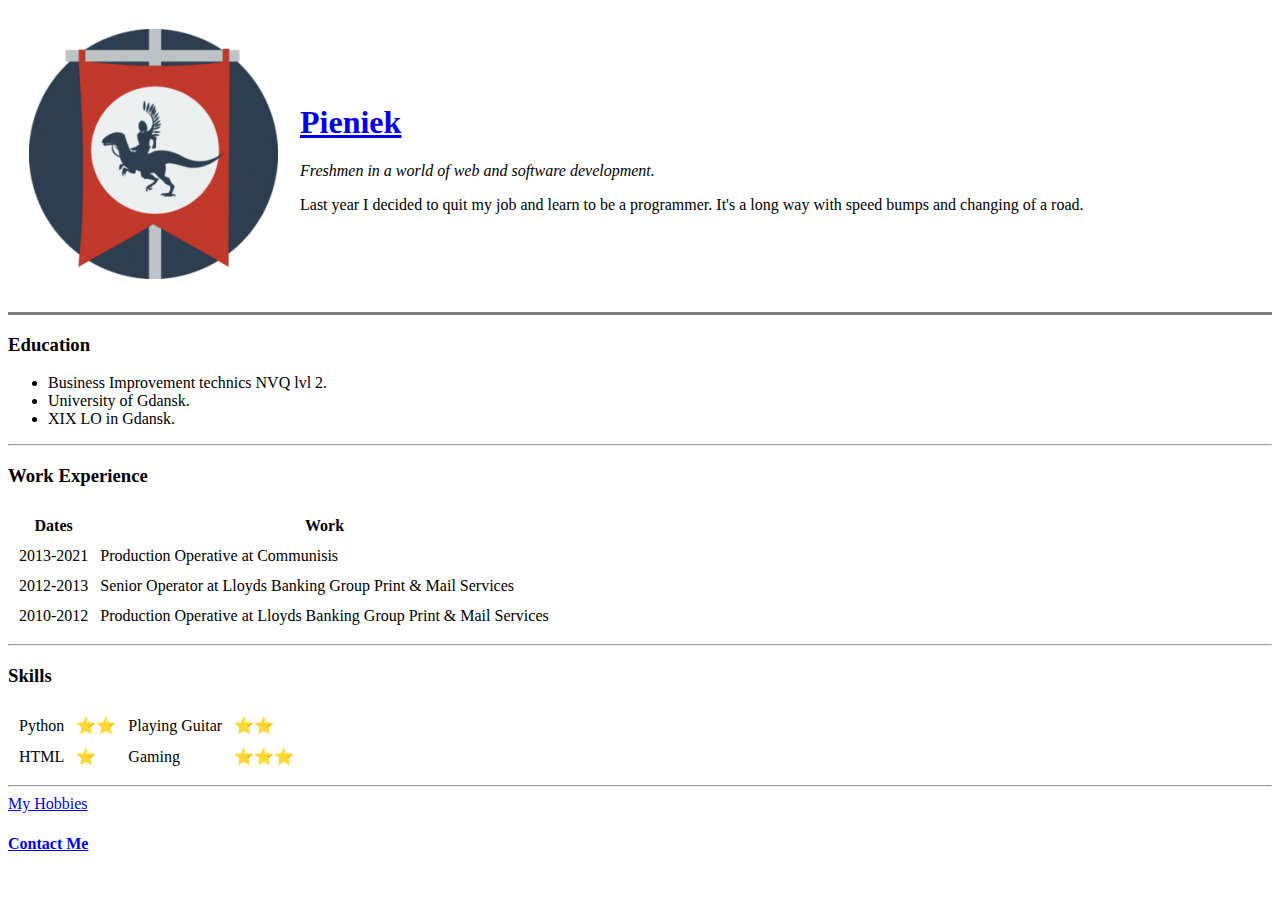
==== index.html @ fa458944 "Add initial personal page version." ====
<!DOCTYPE html>
<html lang="en" dir="ltr">
  <head>
    <meta charset="utf-8">
    <title>I am Pieniek</title>
  </head>
  <body>
    <table cellspacing="20">
      <tr>
        <td><img src="avatar.png" alt="Piotr profile picture."></td>
        <td>
          <h1><a href="https://www.facebook.com/piotr.pienkowski.96/">Pieniek</a></h1>
          <p><em>Freshmen in a world of web and software development.</em></p>
          <p>Last year I decided to quit my job and learn to be a programmer.
             It's a long way with speed bumps and changing of a road.</p>
        </td>
      </tr>
    </table>
    <hr size="3" noshade>
    <h3>Education</h3>
    <ul>
      <li>Business Improvement technics NVQ lvl 2.</li>
      <li>University of Gdansk.</li>
      <li>XIX LO in Gdansk.</li>
    </ul>
    <hr>
    <h3>Work Experience</h3>
    <table cellspacing="10">
      <thead>
        <tr>
          <th>Dates</th>
          <th>Work</th>
        </tr>
      </thead>
      <tbody>
        <tr>
          <td>2013-2021</td>
          <td>Production Operative at Communisis</td>
        </tr>
        <tr>
          <td>2012-2013</td>
          <td>Senior Operator at Lloyds Banking Group Print & Mail Services</td>
        </tr>
        <tr>
          <td>2010-2012</td>
          <td>Production Operative at Lloyds Banking Group Print & Mail Services</td>
        </tr>
      </tbody>
    </table>
    <hr>
    <h3>Skills</h3>
    <table cellspacing="10">
      <tbody>
        <tr>
          <td>Python</td>
          <td>⭐⭐</td>
          <td>Playing Guitar</td>
          <td>⭐⭐</td>
        </tr>
        <tr>
          <td>HTML</td>
          <td>⭐</td>
          <td>Gaming</td>
          <td>⭐⭐⭐</td>
        </tr>
      </tbody>
    </table>
    <hr>
    <a href="hobbies.html">My Hobbies</a>
    <h4><a href="contact.html">Contact Me</a></h4>
  </body>
</html>
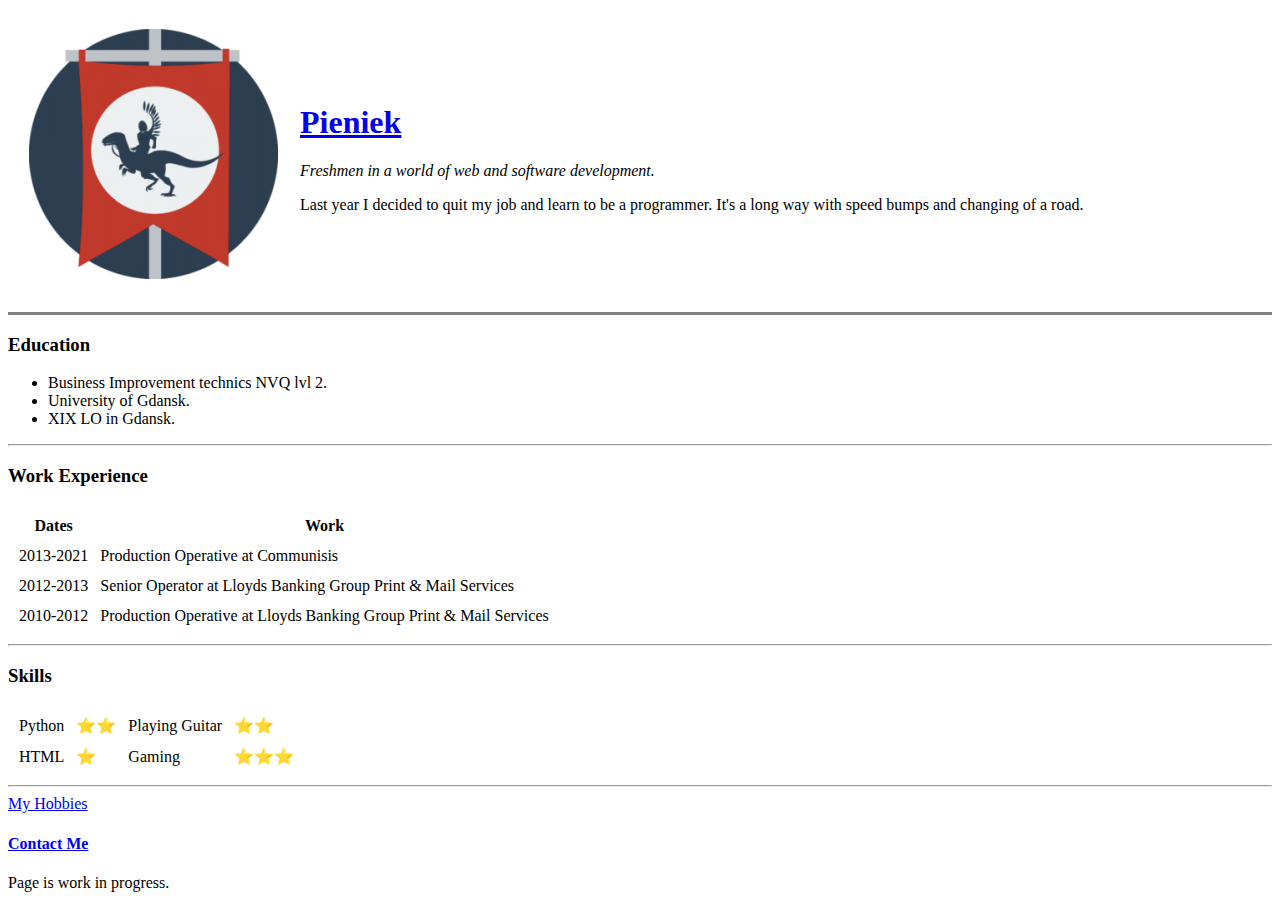
==== commit 8ce2cee7: "Update index.html" ====
--- a/index.html
+++ b/index.html
@@ -68,5 +68,6 @@
     <hr>
     <a href="hobbies.html">My Hobbies</a>
     <h4><a href="contact.html">Contact Me</a></h4>
+    <p>Page is work in progress.</p>
   </body>
 </html>
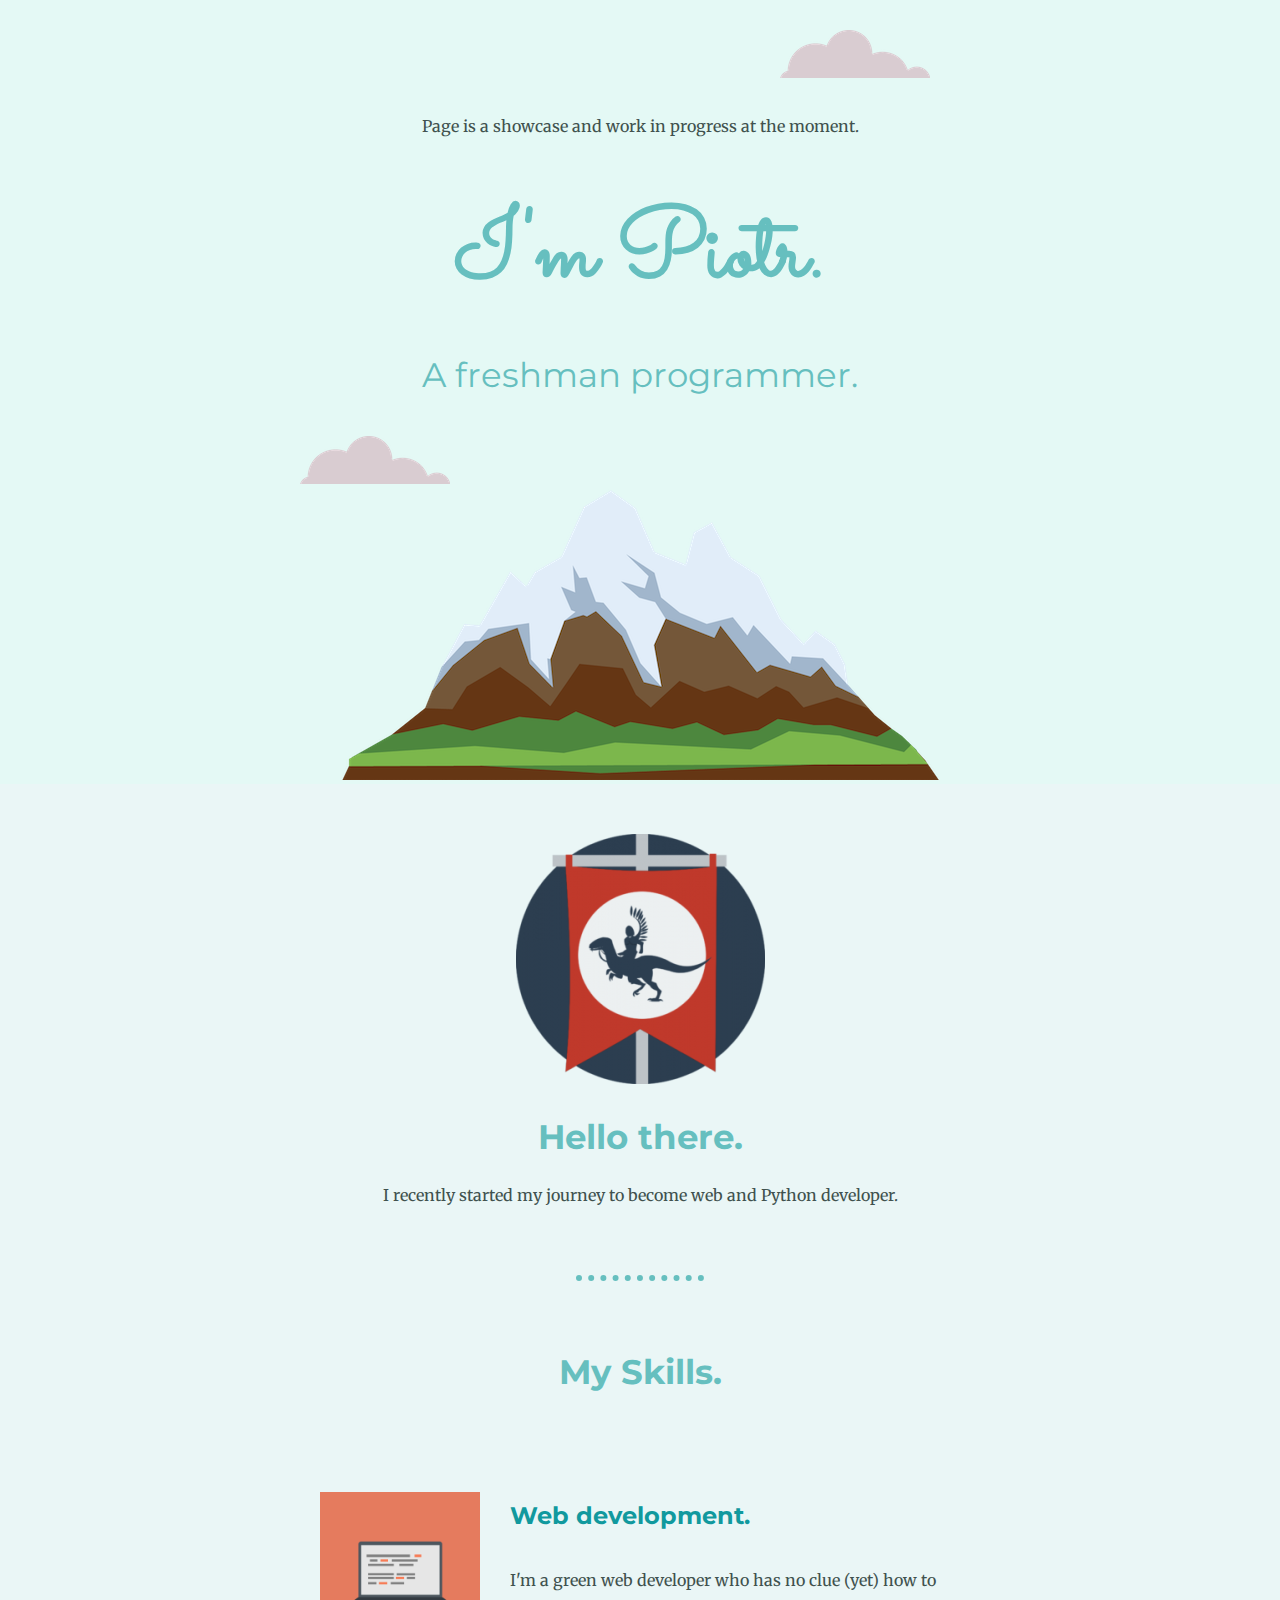
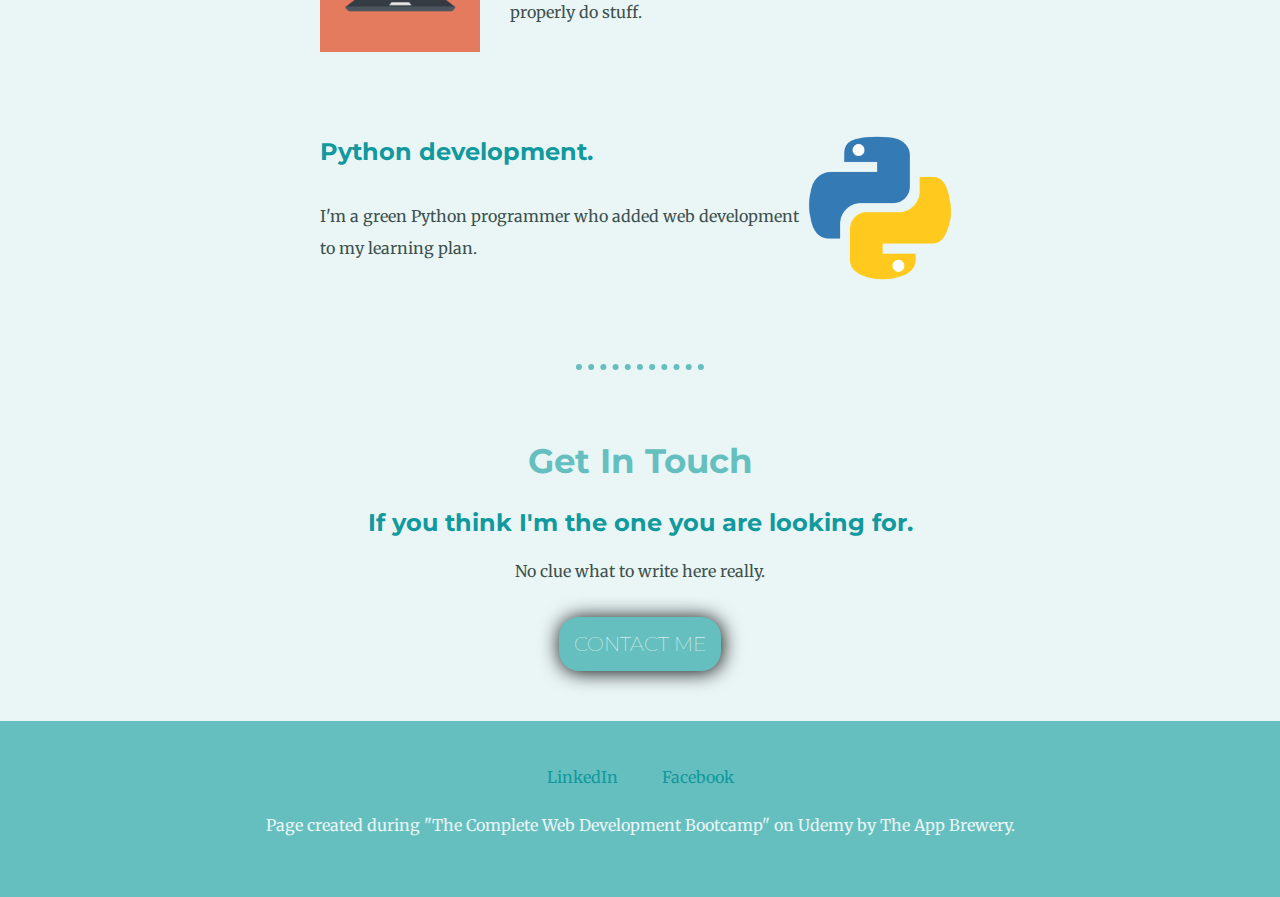
==== commit 4f32b8b5: "New layout of the page." ====
--- a/index.html
+++ b/index.html
@@ -2,72 +2,60 @@
 <html lang="en" dir="ltr">
   <head>
     <meta charset="utf-8">
-    <title>I am Pieniek</title>
+    <title>Piotr Pienkowski</title>
+    <link rel="stylesheet" href="css/styles.css">
+    <link rel="icon" href="favicon.ico">
+    <link href="https://fonts.googleapis.com/css2?family=Merriweather:wght@300&family=Montserrat:wght@400&family=Sacramento&display=swap" rel="stylesheet">
   </head>
   <body>
-    <table cellspacing="20">
-      <tr>
-        <td><img src="avatar.png" alt="Piotr profile picture."></td>
-        <td>
-          <h1><a href="https://www.facebook.com/piotr.pienkowski.96/">Pieniek</a></h1>
-          <p><em>Freshmen in a world of web and software development.</em></p>
-          <p>Last year I decided to quit my job and learn to be a programmer.
-             It's a long way with speed bumps and changing of a road.</p>
-        </td>
-      </tr>
-    </table>
-    <hr size="3" noshade>
-    <h3>Education</h3>
-    <ul>
-      <li>Business Improvement technics NVQ lvl 2.</li>
-      <li>University of Gdansk.</li>
-      <li>XIX LO in Gdansk.</li>
-    </ul>
-    <hr>
-    <h3>Work Experience</h3>
-    <table cellspacing="10">
-      <thead>
-        <tr>
-          <th>Dates</th>
-          <th>Work</th>
-        </tr>
-      </thead>
-      <tbody>
-        <tr>
-          <td>2013-2021</td>
-          <td>Production Operative at Communisis</td>
-        </tr>
-        <tr>
-          <td>2012-2013</td>
-          <td>Senior Operator at Lloyds Banking Group Print & Mail Services</td>
-        </tr>
-        <tr>
-          <td>2010-2012</td>
-          <td>Production Operative at Lloyds Banking Group Print & Mail Services</td>
-        </tr>
-      </tbody>
-    </table>
-    <hr>
-    <h3>Skills</h3>
-    <table cellspacing="10">
-      <tbody>
-        <tr>
-          <td>Python</td>
-          <td>⭐⭐</td>
-          <td>Playing Guitar</td>
-          <td>⭐⭐</td>
-        </tr>
-        <tr>
-          <td>HTML</td>
-          <td>⭐</td>
-          <td>Gaming</td>
-          <td>⭐⭐⭐</td>
-        </tr>
-      </tbody>
-    </table>
-    <hr>
-    <a href="hobbies.html">My Hobbies</a>
-    <h4><a href="contact.html">Contact Me</a></h4>
-    <p>Page is work in progress.</p>
+    <div class="top-container">
+      <img class="top-cloud" src="images/cloud.png" alt="cloud-img">
+      <p>Page is a showcase and work in progress at the moment.</p>
+      <h1>I'm Piotr.</h1>
+      <h2 class="programmer">A freshman programmer.</h2>
+      <img class="bottom-cloud" src="images/cloud.png" alt="cloud-img">
+      <img src="images/mountain.png" alt="mountain-img">
+    </div>
+    
+    <div class="middle-container">
+      <div class="profile">
+        <img src="images/avatar.png" alt="avatar-picture">
+        <h2>Hello there.</h2>
+        <p>I recently started my journey to become web and Python developer.</p>
+      </div>
+
+      <hr>
+      <div class="skills">
+        <h2>My Skills.</h2>
+        <div class="skill-row">
+          <img class="computer-image" src="images/computer.png" alt="computer-image">
+          <h3 class="computer-text">Web development.</h3>
+          <p class="computer-text">I'm a green web developer who has no clue (yet) how to properly do stuff.</p>
+        </div>
+
+        <div class="skill-row">
+          <img class="python-image" src="images/python.png" alt="python-image">
+          <h3 class="python-text">Python development.</h3>
+          <p class="python-text">I'm a green Python programmer who added web development to my learning plan.</p>
+        </div>
+      </div>
+      <hr>
+
+      <div class="contact-me">
+        <h2>Get In Touch</h2>
+        <h3>If you think I'm the one you are looking for.</h3>
+        <p>No clue what to write here really.</p>
+        <a href="mailto:ptpienkowski@gmail.com" class="BUTTON_YAB">CONTACT ME</a>
+      </div>
+    </div>
+    
+    
+    <div class="bottom-container">
+      <a class="footer-link" href="https://www.linkedin.com/in/piotr-pie%C5%84kowski-4290a8132/">LinkedIn</a>
+      <a class="footer-link" href="https://www.facebook.com/piotr.pienkowski.96/">Facebook</a>
+      <p class="copyright">Page created during "The Complete Web Development Bootcamp" on Udemy by The App Brewery.</p>
+    </div>
+
+    
   </body>
 </html>
--- a/css/styles.css
+++ b/css/styles.css
@@ -0,0 +1,137 @@
+body{
+    margin: 0;
+    text-align: center;
+    font-family: "Merriweather", serif;
+}
+
+h1 {
+    margin: 50px auto 0 auto;
+    font-family: 'Sacramento', cursive;
+    font-size: 600%;
+    color: #66BFBF;
+}
+
+h2 {
+    font-family: 'Montserrat', sans-serif;
+    font-size: 2.1rem;
+    color: #66BFBF;
+}
+
+h3 {
+    font-family: 'Montserrat', sans-serif;
+    color: #11999E;
+    font-size: 150%;
+}
+
+a {
+    color: #11999E;
+    text-decoration: none;
+}
+
+a:hover {
+    color: #eaf6f6;
+}
+
+p {
+    color: #40514E;
+}
+
+hr {
+    width: 10%;
+    border: dotted;
+    border-color: #66BFBF;
+    border-width: 6px 0 0;
+    margin-top: 70px;
+    margin-bottom: 70px;
+}
+
+.top-container {
+    background-color: #E4F9F5;
+    position: relative;
+    padding-top: 100px;
+}
+
+.middle-container {
+    background-color: #EAF6F6;
+    padding: 50px 0;
+    margin-bottom: 0;
+}
+
+.bottom-container {
+    background-color: #66bfbf;
+    line-height: 2;
+    padding: 40px 0;
+}
+
+.top-cloud {
+    position: absolute;
+    right: 350px;
+    top: 30px;
+}
+
+.bottom-cloud {
+    position: absolute;
+    left: 300px;
+    bottom: 300px;
+}
+
+.programmer {
+    font-weight: normal;
+}
+
+.skill-row {
+    margin: 100px auto 100px auto;
+    width: 50%;
+}
+
+.computer-text {
+    text-align: left;
+    line-height: 2;
+    position: relative;
+    left: 30px;
+}
+
+.computer-image {
+    width: 25%;
+    float: left;
+}
+
+.python-text {
+    text-align: left;
+    line-height: 2;
+    /* position: relative; */
+    /* right: 30px; */
+}
+
+.python-image {
+    width: 25%;
+    float: right;
+}
+
+.copyright {
+    color: #eaf6f6;
+}
+
+.footer-link {
+    margin: 20px;
+}
+
+.BUTTON_YAB {
+    margin-top: 20px;
+    -webkit-border-radius: 20px;
+    -moz-border-radius: 20px;
+    border-radius: 20px;
+    color: #FFFFFF;
+    font-family: 'Montserrat', sans-serif;
+    font-size: 20px;
+    font-weight: 100;
+    padding: 15px;
+    background-color: #66BFBF;
+    -webkit-box-shadow: 1px 1px 20px 0 #000000;
+    -moz-box-shadow: 1px 1px 20px 0 #000000;
+    box-shadow: 1px 1px 20px 0 #000000;
+    text-decoration: none;
+    display: inline-block;
+    cursor: pointer;
+    text-align: center;
+ }
